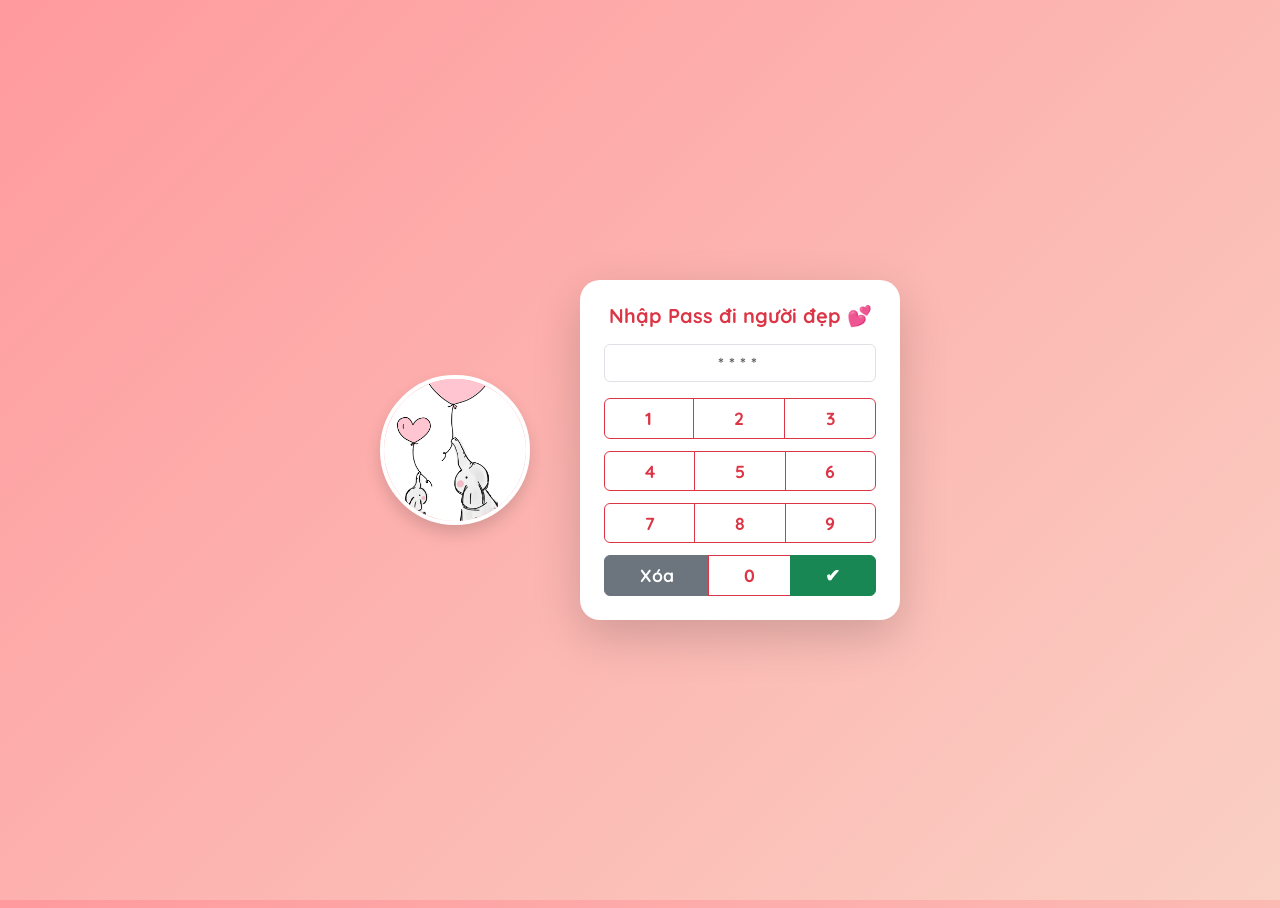
==== index.html @ bdccf67d "Add files via upload" ====
<!DOCTYPE html>
<html lang="vi">
<head>
    <meta charset="UTF-8">
    <meta name="viewport" content="width=device-width, initial-scale=1.0">
    <title>Gửi Người Đẹp 8/3</title>
    <link href="https://cdn.jsdelivr.net/npm/bootstrap@5.3.2/dist/css/bootstrap.min.css" rel="stylesheet">
    <link href="https://fonts.googleapis.com/css2?family=Dancing+Script:wght@500;700&family=Quicksand:wght@400;600&display=swap" rel="stylesheet">
    <link rel="stylesheet" href="./css/style.css">
    
    <style>
        body {
            background: linear-gradient(135deg,#ff9a9e,#fad0c4);
            min-height: 100vh;
            font-family: 'Quicksand', sans-serif;
            margin: 0;
            overflow: hidden;
            display: flex; justify-content: center; align-items: center;
        }
        .page {
            display: none; width: 100%; height: 100vh;
            justify-content: center; align-items: center; flex-direction: column;
            position: absolute; top: 0; left: 0; animation: fadeIn 0.6s;
        }
        @keyframes fadeIn { from{opacity:0;} to{opacity:1;} }
        .box {
            background: rgba(255,255,255,0.92); padding: 30px;
            border-radius: 30px; box-shadow: 0 15px 35px rgba(0,0,0,0.1);
            max-width: 500px; width: 90%; text-align: center;
        }
        /* Style cho trang Password */
        #passwordPage { display: flex; } 
        .pass-btn-group button { font-weight: bold; font-size: 1.1rem; }
    </style>
</head>
<body>

    <audio id="audioChill" loop><source src="./assets/Nhacpage1.mp3" type="audio/mpeg"></audio>
    <audio id="audioMain" loop><source src="./assets/NhacPage2.mp3" type="audio/mpeg"></audio>

    <div id="loadingBox" class="loading-box"></div>

    <div id="passwordPage" class="page">
        <div class="d-flex align-items-center flex-column flex-md-row" style="gap: 50px;">
            <img src="./img/Backgorund.png" class="rounded-circle shadow" width="150" height="150" style="object-fit: cover; border: 4px solid #fff;">
            <div class="card shadow-lg p-4 text-center" style="width: 320px; border-radius: 20px; border: none; background: #fff;">
                <h5 class="mb-3 fw-bold text-danger">Nhập Pass đi người đẹp 💕</h5>
                <input type="password" id="passwordDisplay" class="form-control mb-3 text-center fw-bold" placeholder="****" readonly>
                <div class="d-grid gap-2 pass-btn-group">
                    <div class="btn-group w-100 mb-1"><button onclick="addNumber('1')" class="btn btn-outline-danger">1</button><button onclick="addNumber('2')" class="btn btn-outline-danger">2</button><button onclick="addNumber('3')" class="btn btn-outline-danger">3</button></div>
                    <div class="btn-group w-100 mb-1"><button onclick="addNumber('4')" class="btn btn-outline-danger">4</button><button onclick="addNumber('5')" class="btn btn-outline-danger">5</button><button onclick="addNumber('6')" class="btn btn-outline-danger">6</button></div>
                    <div class="btn-group w-100 mb-1"><button onclick="addNumber('7')" class="btn btn-outline-danger">7</button><button onclick="addNumber('8')" class="btn btn-outline-danger">8</button><button onclick="addNumber('9')" class="btn btn-outline-danger">9</button></div>
                    <div class="btn-group w-100"><button onclick="clearPass()" class="btn btn-secondary">Xóa</button><button onclick="addNumber('0')" class="btn btn-outline-danger">0</button><button onclick="checkPassword()" class="btn btn-success">✔</button></div>
                </div>
            </div>
        </div>
    </div>

    <div id="introPage" class="page">
        <div class="box">
            <h2>💖 Chào mừng người đẹp 💖</h2>
            <p>Mật khẩu chính xác! Nhấn để nhận quà nha.</p>
            <button class="btn btn-danger mt-3 px-4 py-2" onclick="goTo('menuPage')">Mở quà 💕</button>
        </div>
    </div>

    <div id="menuPage" class="page">
        <div class="box">
            <h3>✨ Dành cho mọi người ✨</h3>
            <div class="d-flex justify-content-center flex-wrap">
                <button class="btn btn-outline-primary m-2" onclick="goTo('letterPage')">💌 Thư tay</button>
                <button class="btn btn-outline-success m-2" onclick="goTo('galleryPage')">🖼 Ảnh kỉ niệm</button>
                <button class="btn btn-outline-warning m-2" onclick="goTo('flowerPage')">🌸 Tặng hoa</button>
            </div>
        </div>
    </div>

   

    <script src="./js/script.js"></script>
</body>
</html>
---- css/style.css ----
body {
    background: linear-gradient(to right, #ff9a9e, #fad0c4);
    height: 100vh;
    position: relative;
    overflow: hidden;
    transition: 0.5s ease;
    margin: 0;
}

/* Loading Box */
.loading-box {
    display: none;
    position: fixed;
    inset: 0;
    background: rgba(0, 0, 0, 0.8);
    backdrop-filter: blur(5px);
    justify-content: center;
    align-items: center;
    flex-direction: column;
    color: white;
    font-size: 1.5rem;
    text-align: center;
    z-index: 9999;
    animation: fadeIn 0.3s ease;
}

.loading-box.show {
    display: flex;
}

.loading-box h3 {
    text-shadow: 2px 2px 4px rgba(0,0,0,0.3);
    margin-bottom: 20px;
    animation: slideDown 0.4s ease;
}

.loading-box button {
    animation: bounceIn 0.5s ease;
    border: none;
    cursor: pointer;
    transition: transform 0.2s;
    font-size: 1.2rem;
}

.loading-box button:hover {
    transform: scale(1.1);
    background-color: #fff !important;
}

/* Hoa rơi */
.flower {
    position: absolute;
    top: -50px;
    font-size: 24px;
    animation: fall linear forwards;
    pointer-events: none;
    z-index: 1;
    filter: drop-shadow(0 0 5px rgba(255,255,255,0.5));
}

/* Animations */
@keyframes fall {
    0% {
        transform: translateY(0) rotate(0deg);
        opacity: 1;
    }
    100% {
        transform: translateY(100vh) rotate(360deg);
        opacity: 0;
    }
}

@keyframes fadeIn {
    from {
        opacity: 0;
    }
    to {
        opacity: 1;
    }
}

@keyframes slideDown {
    from {
        transform: translateY(-50px);
        opacity: 0;
    }
    to {
        transform: translateY(0);
        opacity: 1;
    }
}

@keyframes bounceIn {
    0% {
        transform: scale(0);
        opacity: 0;
    }
    50% {
        transform: scale(1.1);
    }
    100% {
        transform: scale(1);
        opacity: 1;
    }
}

/* Input styling */
input {
    background: rgba(255, 255, 255, 0.9);
    border: 1px solid #ccc;
    padding: 10px;
    border-radius: 10px;
    width: 200px;
    text-align: center;
    color: black;
    font-size: 18px;
    letter-spacing: 5px; /* Tạo khoảng cách giữa các số */
}

/* Button styling */
.btn {
    transition: all 0.2s;
}

.btn:hover {
    transform: translateY(-2px);
    box-shadow: 0 5px 15px rgba(0,0,0,0.2) !important;
}

.btn:active {
    transform: translateY(0);
}
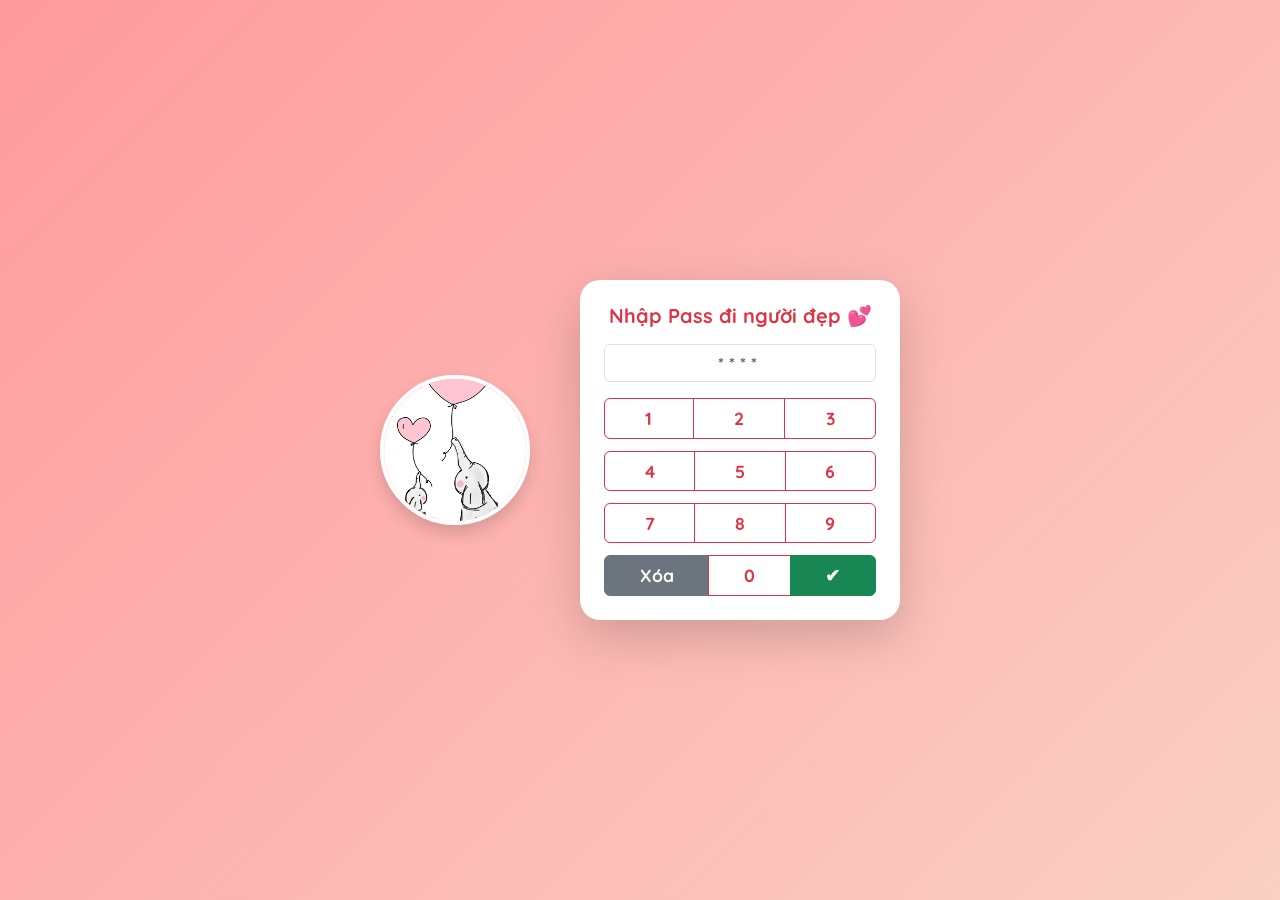
==== commit 96312821: "Add files via upload" ====
--- a/index.html
+++ b/index.html
@@ -35,8 +35,8 @@
 </head>
 <body>
 
-    <audio id="audioChill" loop><source src="./assets/Nhacpage1.mp3" type="audio/mpeg"></audio>
-    <audio id="audioMain" loop><source src="./assets/NhacPage2.mp3" type="audio/mpeg"></audio>
+<audio id="audioChill" loop><source src="assets/Nhacpage1.mp3" type="audio/mpeg"></audio>
+<audio id="audioMain" loop><source src="assets/NhacPage2.mp3" type="audio/mpeg"></audio>
 
     <div id="loadingBox" class="loading-box"></div>
 
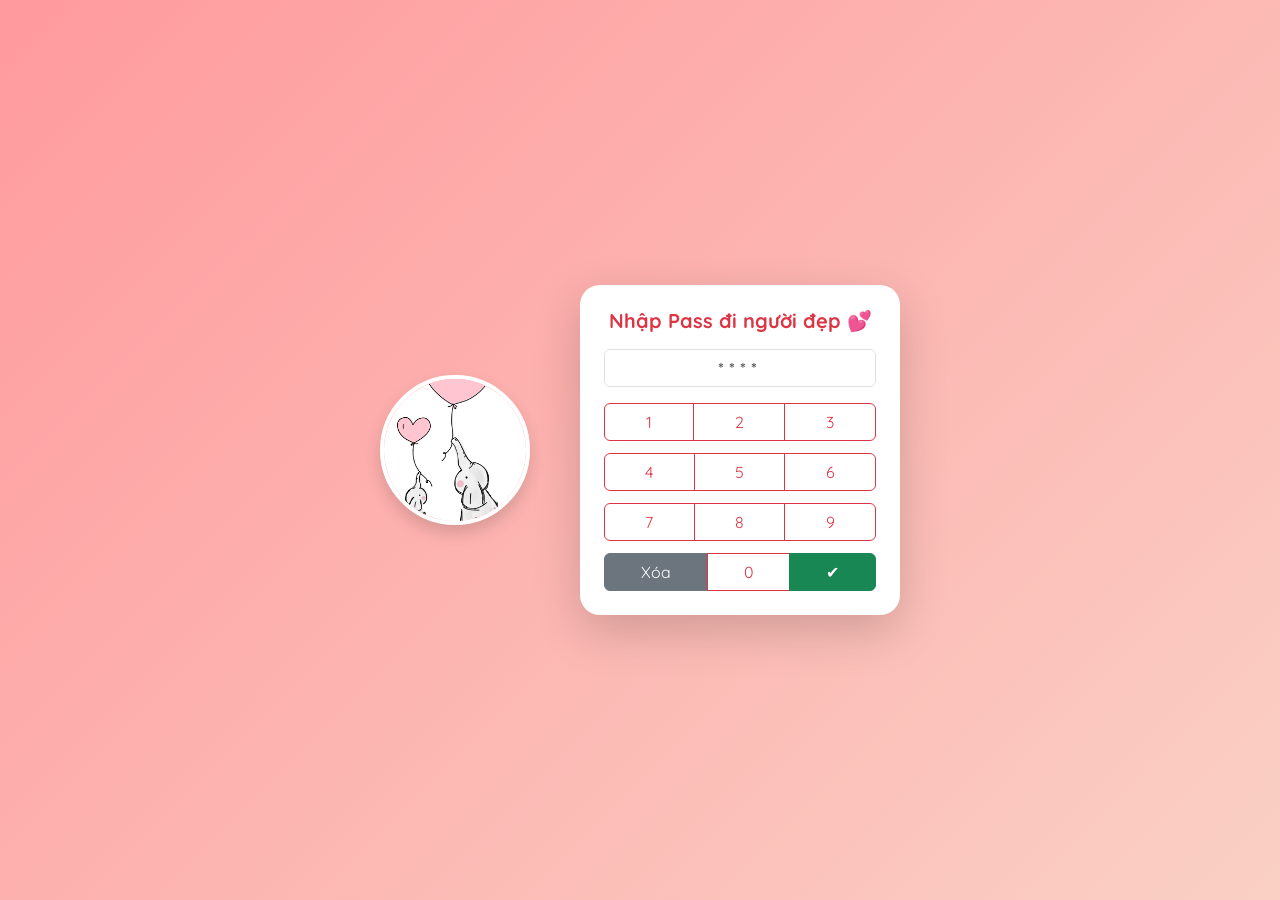
==== commit b648c423: "Add files via upload" ====
--- a/index.html
+++ b/index.html
@@ -22,60 +22,99 @@
             justify-content: center; align-items: center; flex-direction: column;
             position: absolute; top: 0; left: 0; animation: fadeIn 0.6s;
         }
-        @keyframes fadeIn { from{opacity:0;} to{opacity:1;} }
+        @keyframes fadeIn { from{opacity:0; transform: scale(0.95);} to{opacity:1; transform: scale(1);} }
+        
         .box {
             background: rgba(255,255,255,0.92); padding: 30px;
             border-radius: 30px; box-shadow: 0 15px 35px rgba(0,0,0,0.1);
             max-width: 500px; width: 90%; text-align: center;
         }
-        /* Style cho trang Password */
-        #passwordPage { display: flex; } 
-        .pass-btn-group button { font-weight: bold; font-size: 1.1rem; }
+
+        .letter-paper {
+            background: #fffaf0; padding: 25px; border-radius: 15px;
+            border-left: 5px solid #ff1493; font-family: 'Dancing Script', cursive;
+            font-size: 22px; text-align: left;
+        }
+
+        .back-btn {
+            position: absolute; top: 20px; left: 20px;
+            background: white; border: none; border-radius: 50%;
+            width: 40px; height: 40px; shadow: 0 5px 15px rgba(0,0,0,0.2);
+        }
     </style>
 </head>
 <body>
 
-<audio id="audioChill" loop><source src="assets/Nhacpage1.mp3" type="audio/mpeg"></audio>
-<audio id="audioMain" loop><source src="assets/NhacPage2.mp3" type="audio/mpeg"></audio>
+    <audio id="audioChill" loop><source src="assets/Nhacpage1.mp3" type="audio/mpeg"></audio>
+    <audio id="audioMain" loop><source src="assets/NhacPage2.mp3" type="audio/mpeg"></audio>
 
     <div id="loadingBox" class="loading-box"></div>
 
-    <div id="passwordPage" class="page">
+    <div id="passwordPage" class="page" style="display: flex;">
         <div class="d-flex align-items-center flex-column flex-md-row" style="gap: 50px;">
             <img src="./img/Backgorund.png" class="rounded-circle shadow" width="150" height="150" style="object-fit: cover; border: 4px solid #fff;">
             <div class="card shadow-lg p-4 text-center" style="width: 320px; border-radius: 20px; border: none; background: #fff;">
                 <h5 class="mb-3 fw-bold text-danger">Nhập Pass đi người đẹp 💕</h5>
                 <input type="password" id="passwordDisplay" class="form-control mb-3 text-center fw-bold" placeholder="****" readonly>
                 <div class="d-grid gap-2 pass-btn-group">
-                    <div class="btn-group w-100 mb-1"><button onclick="addNumber('1')" class="btn btn-outline-danger">1</button><button onclick="addNumber('2')" class="btn btn-outline-danger">2</button><button onclick="addNumber('3')" class="btn btn-outline-danger">3</button></div>
-                    <div class="btn-group w-100 mb-1"><button onclick="addNumber('4')" class="btn btn-outline-danger">4</button><button onclick="addNumber('5')" class="btn btn-outline-danger">5</button><button onclick="addNumber('6')" class="btn btn-outline-danger">6</button></div>
-                    <div class="btn-group w-100 mb-1"><button onclick="addNumber('7')" class="btn btn-outline-danger">7</button><button onclick="addNumber('8')" class="btn btn-outline-danger">8</button><button onclick="addNumber('9')" class="btn btn-outline-danger">9</button></div>
-                    <div class="btn-group w-100"><button onclick="clearPass()" class="btn btn-secondary">Xóa</button><button onclick="addNumber('0')" class="btn btn-outline-danger">0</button><button onclick="checkPassword()" class="btn btn-success">✔</button></div>
+                    <div class="btn-group w-100 mb-1">
+                        <button onclick="addNumber('1')" class="btn btn-outline-danger">1</button>
+                        <button onclick="addNumber('2')" class="btn btn-outline-danger">2</button>
+                        <button onclick="addNumber('3')" class="btn btn-outline-danger">3</button>
+                    </div>
+                    <div class="btn-group w-100 mb-1">
+                        <button onclick="addNumber('4')" class="btn btn-outline-danger">4</button>
+                        <button onclick="addNumber('5')" class="btn btn-outline-danger">5</button>
+                        <button onclick="addNumber('6')" class="btn btn-outline-danger">6</button>
+                    </div>
+                    <div class="btn-group w-100 mb-1">
+                        <button onclick="addNumber('7')" class="btn btn-outline-danger">7</button>
+                        <button onclick="addNumber('8')" class="btn btn-outline-danger">8</button>
+                        <button onclick="addNumber('9')" class="btn btn-outline-danger">9</button>
+                    </div>
+                    <div class="btn-group w-100">
+                        <button onclick="clearPass()" class="btn btn-secondary">Xóa</button>
+                        <button onclick="addNumber('0')" class="btn btn-outline-danger">0</button>
+                        <button onclick="checkPassword()" class="btn btn-success">✔</button>
+                    </div>
                 </div>
             </div>
         </div>
     </div>
 
-    <div id="introPage" class="page">
-        <div class="box">
-            <h2>💖 Chào mừng người đẹp 💖</h2>
-            <p>Mật khẩu chính xác! Nhấn để nhận quà nha.</p>
-            <button class="btn btn-danger mt-3 px-4 py-2" onclick="goTo('menuPage')">Mở quà 💕</button>
-        </div>
-    </div>
-
-    <div id="menuPage" class="page">
+    <div id="homePage" class="page">
         <div class="box">
             <h3>✨ Dành cho mọi người ✨</h3>
             <div class="d-flex justify-content-center flex-wrap">
-                <button class="btn btn-outline-primary m-2" onclick="goTo('letterPage')">💌 Thư tay</button>
-                <button class="btn btn-outline-success m-2" onclick="goTo('galleryPage')">🖼 Ảnh kỉ niệm</button>
-                <button class="btn btn-outline-warning m-2" onclick="goTo('flowerPage')">🌸 Tặng hoa</button>
+                <button class="btn btn-outline-primary m-2" onclick="goToSection('letterPage')">💌 Thư tay</button>
+                <button class="btn btn-outline-success m-2" onclick="goToSection('galleryPage')">🖼 Ảnh kỉ niệm</button>
+                <button class="btn btn-outline-warning m-2" onclick="goToSection('flowerPage')">🌸 Tặng hoa</button>
             </div>
         </div>
     </div>
 
-   
+    <div id="letterPage" class="page">
+        <button class="back-btn" onclick="goToSection('homePage')">←</button>
+        <div class="box">
+            <div class="letter-paper">
+                <h4>Gửi những bông hoa xinh đẹp nhất 💌</h4>
+                <p id="typedText"></p>
+            </div>
+        </div>
+    </div>
+
+    <div id="galleryPage" class="page">
+        <button class="back-btn" onclick="goToSection('homePage')">←</button>
+        <div class="box">
+            <h4>Khoảnh khắc kỉ niệm 💖</h4>
+            <p>Hiện tại mình chưa có ảnh, sẽ cập nhật sau nhé 💕</p>
+        </div>
+    </div>
+
+    <div id="flowerPage" class="page">
+        <button class="back-btn" onclick="goToSection('homePage')">←</button>
+        <iframe src="flower.html" style="width:100%; height:100vh; border:none;"></iframe>
+    </div>
 
     <script src="./js/script.js"></script>
 </body>
